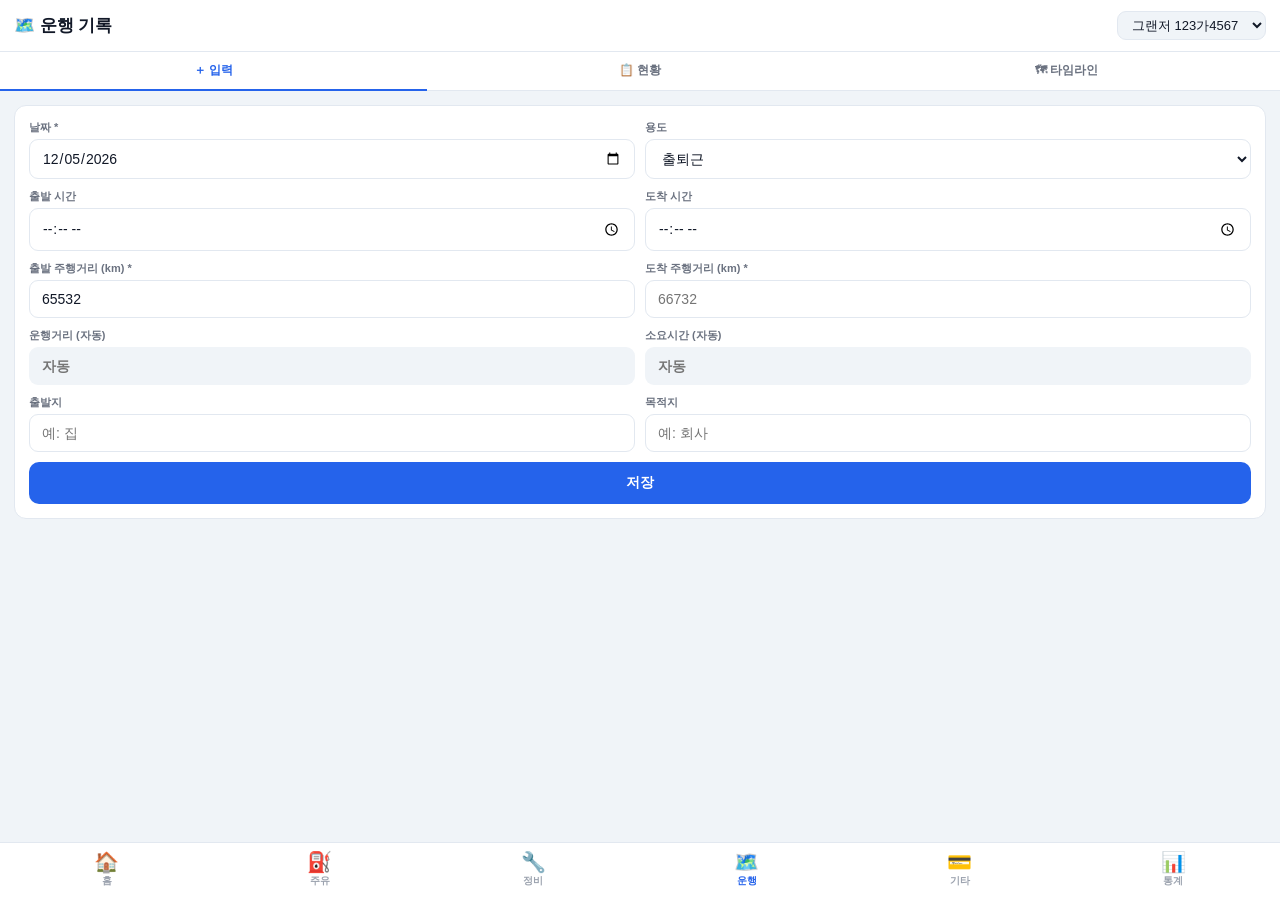
==== drive.html @ 9859d799 "스마트 차계부 v1.0 — 멀티페이지 구현 (주유/정비/운행/기타/통계/차량관리)" ====
<!DOCTYPE html>
<html lang="ko">
<head>
<meta charset="UTF-8">
<meta name="viewport" content="width=device-width,initial-scale=1,maximum-scale=1,user-scalable=no">
<title>운행 — 스마트 차계부</title>
<link rel="stylesheet" href="shared.css?v=1">
</head>
<body>
<div class="page">

  <header class="hdr">
    <span class="hdr-t">🗺️ 운행 기록</span>
    <select class="v-sel-light" id="vsel" onchange="onVehicleChange('vsel')"></select>
  </header>

  <div class="segtabs">
    <button class="segtab on" onclick="switchTab('input',this)">＋ 입력</button>
    <button class="segtab" onclick="switchTab('list',this)">📋 현황</button>
    <button class="segtab" onclick="switchTab('tl',this)">🗺 타임라인</button>
  </div>

  <!-- 입력 -->
  <div class="body" id="pane-input">
    <div class="bp">
      <div class="m-card form">
        <div class="m-row">
          <div class="m-group">
            <label class="m-label">날짜 *</label>
            <input type="date" class="m-input" id="d_date">
          </div>
          <div class="m-group">
            <label class="m-label">용도</label>
            <select class="m-select" id="d_purpose">
              <option value="commute">출퇴근</option>
              <option value="business">업무</option>
              <option value="personal">개인</option>
              <option value="travel">여행</option>
              <option value="other">기타</option>
            </select>
          </div>
        </div>
        <div class="m-row">
          <div class="m-group">
            <label class="m-label">출발 시간</label>
            <input type="time" class="m-input" id="d_start_time" oninput="calcDrive()">
          </div>
          <div class="m-group">
            <label class="m-label">도착 시간</label>
            <input type="time" class="m-input" id="d_end_time" oninput="calcDrive()">
          </div>
        </div>
        <div class="m-row">
          <div class="m-group">
            <label class="m-label">출발 주행거리 (km) *</label>
            <input type="number" class="m-input" id="d_start_km" placeholder="66700" oninput="calcDrive()">
          </div>
          <div class="m-group">
            <label class="m-label">도착 주행거리 (km) *</label>
            <input type="number" class="m-input" id="d_end_km" placeholder="66732" oninput="calcDrive()">
          </div>
        </div>
        <div class="m-row">
          <div class="m-group">
            <label class="m-label">운행거리 (자동)</label>
            <input type="text" class="m-input auto" id="d_dist" readonly placeholder="자동">
          </div>
          <div class="m-group">
            <label class="m-label">소요시간 (자동)</label>
            <input type="text" class="m-input auto" id="d_duration" readonly placeholder="자동">
          </div>
        </div>
        <div class="m-row">
          <div class="m-group">
            <label class="m-label">출발지</label>
            <input type="text" class="m-input" id="d_from" placeholder="예: 집">
          </div>
          <div class="m-group">
            <label class="m-label">목적지</label>
            <input type="text" class="m-input" id="d_to" placeholder="예: 회사">
          </div>
        </div>
        <button class="m-btn primary" onclick="saveDrive()">저장</button>
      </div>
    </div>
  </div>

  <!-- 현황 -->
  <div class="body" id="pane-list" style="display:none">
    <div class="bp">
      <div class="m-card" id="driveStat"></div>
      <div class="group-lbl">운행 목록</div>
      <div style="display:flex;flex-direction:column;gap:7px" id="driveList"></div>
      <button class="m-btn outline" style="margin-top:4px;font-size:13px" onclick="exportBiz()">📄 업무운행 목록 출력 (경비처리용)</button>
      <div style="height:4px"></div>
    </div>
  </div>

  <!-- 타임라인 -->
  <div class="body" id="pane-tl" style="display:none">
    <div class="bp">
      <div class="m-card form">
        <div style="font-size:13px;font-weight:700;color:var(--green);margin-bottom:6px">🗺️ 구글 타임라인에서 가져오기</div>
        <div class="m-card alert-g" style="padding:12px">
          <div style="font-size:12px;font-weight:700;color:var(--green);margin-bottom:8px">📲 준비 방법</div>
          <div style="font-size:12px;color:var(--t1);line-height:1.8">
            1. Google Maps 앱 → 프로필 → 타임라인 → ⋮ → 내보내기<br>
            2. 또는 <b>takeout.google.com</b> → 위치 기록 → JSON<br>
            3. 아래에서 JSON 파일 선택
          </div>
        </div>
        <div class="tl-dropzone" id="tlDropzone"
             onclick="document.getElementById('tlFileInput').click()"
             ondragover="event.preventDefault();this.classList.add('drag')"
             ondragleave="this.classList.remove('drag')"
             ondrop="onTlDrop(event)">
          <input type="file" id="tlFileInput" accept=".json" style="display:none" onchange="onTlFile(event)">
          <div style="font-size:32px;margin-bottom:6px">📂</div>
          <div style="font-size:13px;font-weight:700;color:var(--green);margin-bottom:3px">JSON 파일 선택</div>
          <div style="font-size:11px;color:var(--t3)">클릭 또는 드래그&amp;드롭</div>
        </div>
        <div style="font-size:11px;color:var(--t3);text-align:center">🔒 서버로 전송되지 않습니다 (로컬 처리)</div>
      </div>

      <div id="tlResult" style="display:none">
        <div class="m-card form">
          <div style="font-size:13px;font-weight:700;color:var(--t2)" id="tlResultTitle">파싱 결과</div>
          <div class="m-row3" id="tlSummary"></div>
          <div style="display:flex;align-items:center;gap:8px;background:var(--bg);border-radius:8px;padding:8px 10px">
            <span style="font-size:12px;color:var(--t2);white-space:nowrap">용도 일괄</span>
            <select class="m-select" id="tlBulkPurpose" style="flex:1;padding:7px 10px;font-size:12px">
              <option value="commute">출퇴근</option>
              <option value="business">업무</option>
              <option value="personal">개인</option>
              <option value="travel">여행</option>
              <option value="other">기타</option>
            </select>
            <button class="m-btn sm green" onclick="applyBulkPurpose()">적용</button>
            <button class="m-btn sm outline" onclick="toggleSelectAll()" id="selAllBtn">전체선택</button>
          </div>
          <div id="tlItemList" style="max-height:360px;overflow-y:auto;display:flex;flex-direction:column;gap:6px"></div>
          <button class="m-btn green" id="tlImportBtn" onclick="importTimeline()">선택한 항목 운행 기록으로 등록</button>
        </div>
      </div>
    </div>
  </div>

  <nav class="tabbar" id="tabbar"></nav>
</div>

<script src="data.js?v=1"></script>
<script src="nav.js?v=1"></script>
<script>
renderTabBar('drive');
renderVehicleSelect('vsel');
setToday('d_date');
fillLastKm();

function fillLastKm() {
  const dr = getRecs('drive');
  if (dr.length && dr[0].endKm) { document.getElementById('d_start_km').value = dr[0].endKm; return; }
  const fu = getRecs('fuel');
  if (fu.length && fu[0].mileage) document.getElementById('d_start_km').value = fu[0].mileage;
}

function switchTab(id, el) {
  document.querySelectorAll('.segtab').forEach(b => b.classList.remove('on'));
  el.classList.add('on');
  ['input','list','tl'].forEach(p => {
    document.getElementById('pane-'+p).style.display = p === id ? '' : 'none';
  });
  if (id === 'list') renderList();
}

function calcDrive() {
  const s = +document.getElementById('d_start_km').value;
  const e = +document.getElementById('d_end_km').value;
  document.getElementById('d_dist').value = (s && e && e > s) ? (e-s).toFixed(1) + ' km' : '';
  const st = document.getElementById('d_start_time').value;
  const et = document.getElementById('d_end_time').value;
  if (st && et) {
    const diff = (new Date('1970-01-01T'+et) - new Date('1970-01-01T'+st)) / 60000;
    if (diff > 0) {
      const h = Math.floor(diff/60), m = diff % 60;
      document.getElementById('d_duration').value = h ? `${h}시간 ${m}분` : `${m}분`;
    } else {
      document.getElementById('d_duration').value = '';
    }
  }
}

function saveDrive() {
  const date   = document.getElementById('d_date').value;
  const sKm    = +document.getElementById('d_start_km').value;
  const eKm    = +document.getElementById('d_end_km').value;
  if (!date || !sKm || !eKm || eKm <= sKm) {
    toast('날짜와 출발·도착 주행거리(도착>출발)를 입력해주세요');
    return;
  }
  addRec({
    id: DB.uid(), type:'drive',
    date, startKm:sKm, endKm:eKm, dist:eKm-sKm,
    startTime: document.getElementById('d_start_time').value,
    endTime:   document.getElementById('d_end_time').value,
    from:      document.getElementById('d_from').value.trim(),
    to:        document.getElementById('d_to').value.trim(),
    purpose:   document.getElementById('d_purpose').value,
    source:    'manual'
  });
  updateVehicleMileage(eKm);
  ['d_end_km','d_dist','d_duration','d_from','d_to','d_start_time','d_end_time'].forEach(id => document.getElementById(id).value = '');
  document.getElementById('d_start_km').value = eKm;
  toast('운행 기록이 저장됐습니다 ✓');
  switchTab('list', document.querySelectorAll('.segtab')[1]);
}

function renderList() {
  const recs = getRecs('drive');
  const mon  = new Date(); mon.setDate(1); mon.setHours(0,0,0,0);
  const md   = recs.filter(r => new Date(r.date) >= mon).reduce((s,r) => s+(r.dist||0), 0);
  const bd   = recs.filter(r => r.purpose === 'business').reduce((s,r) => s+(r.dist||0), 0);

  document.getElementById('driveStat').innerHTML = `
    <div class="m-row3" style="text-align:center">
      <div>
        <div class="d-label">이번달 운행</div>
        <div class="d-value d-sky" style="font-size:17px">${md.toFixed(0)}</div>
        <div class="d-unit">km</div>
      </div>
      <div>
        <div class="d-label">업무 운행</div>
        <div class="d-value d-blue" style="font-size:17px">${bd.toFixed(0)}</div>
        <div class="d-unit">km</div>
      </div>
      <div>
        <div class="d-label">총 건수</div>
        <div class="d-value" style="font-size:17px;color:var(--t2)">${recs.length}</div>
        <div class="d-unit">건</div>
      </div>
    </div>`;

  const list = document.getElementById('driveList');
  if (!recs.length) {
    list.innerHTML = `<div class="empty"><span class="empty-ic">🗺️</span><div class="empty-t">운행 기록이 없습니다</div></div>`;
    return;
  }
  const badgeCls = { commute:'b-commute', business:'b-biz', personal:'b-other', travel:'b-other', other:'b-other' };
  list.innerHTML = recs.map(r => `
    <div class="rec-row">
      <span class="rec-badge ${badgeCls[r.purpose]||'b-other'}">${PURPOSE_LABEL[r.purpose]||r.purpose}${r.source==='timeline'?' 🗺':''}</span>
      <div class="rec-main">
        <div class="rec-title">${r.from&&r.to ? r.from+'→'+r.to : '운행'}</div>
        <div class="rec-sub">${r.date} · ${(r.dist||0).toFixed(1)}km${r.startTime?' · '+r.startTime:''}${r.endTime?'~'+r.endTime:''}</div>
      </div>
      <span class="rec-del" onclick="confirmDel('이 운행 기록을 삭제할까요?', ()=>{delRec('${r.id}');renderList();toast('삭제됐습니다');})">🗑</span>
    </div>`).join('');
}

function exportBiz() {
  const recs = getRecs('drive').filter(r => r.purpose === 'business');
  if (!recs.length) { toast('업무 운행 기록이 없습니다'); return; }
  let csv = '날짜,출발지,목적지,거리(km),출발시간,도착시간\n';
  recs.forEach(r => { csv += `${r.date},${r.from||''},${r.to||''},${(r.dist||0).toFixed(1)},${r.startTime||''},${r.endTime||''}\n`; });
  const a = document.createElement('a');
  a.href = 'data:text/csv;charset=utf-8,﻿' + encodeURIComponent(csv);
  a.download = '업무운행_' + new Date().toISOString().slice(0,10) + '.csv';
  a.click();
}

/* ── 타임라인 임포트 ── */
let tlItems = [];
const GAS_KW = ['주유소','주유','GS칼텍스','SK에너지','S-OIL','현대오일','오일뱅크','에쓰오일','알뜰주유'];
const REP_KW = ['블루핸즈','오토큐','타이어뱅크','타이어킹','정비소','자동차정비'];

function onTlDrop(e) {
  e.preventDefault();
  document.getElementById('tlDropzone').classList.remove('drag');
  const f = e.dataTransfer.files[0];
  if (f) parseTl(f);
}
function onTlFile(e) { const f = e.target.files[0]; if (f) parseTl(f); }

function parseTl(file) {
  document.getElementById('tlResult').style.display = 'block';
  document.getElementById('tlItemList').innerHTML = '<div style="text-align:center;padding:20px;color:var(--t2)">파싱 중...</div>';
  document.getElementById('tlSummary').innerHTML = '';
  const r = new FileReader();
  r.onload = e => {
    try { processTl(JSON.parse(e.target.result)); }
    catch(err) { document.getElementById('tlItemList').innerHTML = `<div style="color:var(--red);padding:16px;font-size:13px">파싱 오류: ${err.message}</div>`; }
  };
  r.readAsText(file, 'utf-8');
}

function processTl(json) {
  const objs = json.timelineObjects || json.semanticSegments || [];
  const existing = getRecs('drive');
  tlItems = []; let gas = 0, dup = 0;
  objs.forEach(obj => {
    const seg = obj.activitySegment || obj.activity;
    if (seg) {
      const at = seg.activityType || seg.topCandidate?.type || '';
      if (!['IN_PASSENGER_VEHICLE','MOTORCYCLING','IN_VEHICLE'].includes(at)) return;
      const dur = seg.duration || {};
      const s = new Date(dur.startTimestamp || dur.startTime || 0);
      const e = new Date(dur.endTimestamp   || dur.endTime   || 0);
      if (isNaN(s.getTime())) return;
      const ks = new Date(s.getTime() + 9*3600000);
      const ke = new Date(e.getTime() + 9*3600000);
      const date = ks.toISOString().slice(0,10);
      const st = ks.toTimeString().slice(0,5), et = ke.toTimeString().slice(0,5);
      const dist = seg.distance ? seg.distance/1000 : 0;
      const isDup = existing.some(r => r.date===date && Math.abs((r.dist||0)-dist) < dist*.1);
      if (isDup) dup++;
      tlItems.push({ _id:DB.uid(), date, startTime:st, endTime:et, dist:+dist.toFixed(2), purpose:'personal', isGas:false, isDup });
    }
    const pl = obj.placeVisit;
    if (pl) {
      const nm = pl.location?.name || pl.location?.address || '';
      const isGas = GAS_KW.some(k => nm.includes(k));
      const isRep = REP_KW.some(k => nm.includes(k));
      if (!isGas && !isRep) return;
      const dur = pl.duration || {};
      const vt = new Date(dur.startTimestamp || dur.startTime || 0);
      if (isNaN(vt.getTime())) return;
      const kv = new Date(vt.getTime() + 9*3600000);
      tlItems.push({ _id:DB.uid(), date:kv.toISOString().slice(0,10), startTime:kv.toTimeString().slice(0,5), endTime:'', dist:0, purpose:'personal', isGas, isDup:false, placeName:nm });
      if (isGas) gas++;
    }
  });
  tlItems.sort((a,b) => b.date.localeCompare(a.date));
  const drives = tlItems.filter(t => !t.isGas);
  document.getElementById('tlResultTitle').textContent = `파싱 결과 — ${tlItems.length}건 발견`;
  document.getElementById('tlSummary').innerHTML = `
    <div style="background:rgba(22,163,74,.08);border:1px solid #bbf7d0;border-radius:10px;padding:12px;text-align:center">
      <div style="font-size:10px;color:var(--green)">자동차 이동</div>
      <div style="font-size:22px;font-weight:800;color:var(--green)">${drives.length}</div>
      <div style="font-size:10px;color:var(--t3)">건</div>
    </div>
    <div style="background:rgba(217,119,6,.08);border:1px solid #fde68a;border-radius:10px;padding:12px;text-align:center">
      <div style="font-size:10px;color:var(--orange)">주유소 방문</div>
      <div style="font-size:22px;font-weight:800;color:var(--orange)">${gas}</div>
      <div style="font-size:10px;color:var(--t3)">건</div>
    </div>
    <div style="background:rgba(220,38,38,.08);border:1px solid #fecaca;border-radius:10px;padding:12px;text-align:center">
      <div style="font-size:10px;color:var(--red)">중복 감지</div>
      <div style="font-size:22px;font-weight:800;color:var(--red)">${dup}</div>
      <div style="font-size:10px;color:var(--t3)">건</div>
    </div>`;
  if (!tlItems.length) {
    document.getElementById('tlItemList').innerHTML = '<div style="padding:20px;text-align:center;font-size:13px;color:var(--t3)">자동차 이동 기록을 찾지 못했습니다.</div>';
    return;
  }
  renderTlItems();
}

const PO = s => Object.entries(PURPOSE_LABEL).map(([v,l]) => `<option value="${v}"${v===s?' selected':''}>${l}</option>`).join('');

function renderTlItems() {
  document.getElementById('tlItemList').innerHTML = tlItems.map((t,i) => {
    const dup = t.isDup ? `<span style="font-size:10px;padding:2px 6px;border-radius:6px;background:#fecaca;color:#b91c1c;font-weight:700">⚠️ 중복</span>` : '';
    const gas = t.isGas ? `<span style="font-size:10px;padding:2px 6px;border-radius:6px;background:#fde68a;color:#92400e;font-weight:700">⛽ 주유소</span>` : '';
    const bg  = t.isGas ? 'rgba(217,119,6,.06)' : t.isDup ? 'rgba(220,38,38,.05)' : 'var(--card)';
    const info = t.isGas
      ? `${t.date} · ${t.placeName||'주유소'} · ${t.startTime}`
      : `${t.date} · ${t.dist.toFixed(1)}km · ${t.startTime}~${t.endTime}`;
    return `<div style="display:flex;align-items:center;gap:8px;background:${bg};border:1.5px solid var(--bdr);border-radius:10px;padding:10px 12px">
      <input type="checkbox" class="tl-chk" data-i="${i}"${(!t.isDup)?'checked':''} style="width:16px;height:16px;accent-color:var(--green);flex-shrink:0">
      <div style="flex:1;min-width:0">
        <div style="font-size:12px;font-weight:600;color:var(--t1);display:flex;gap:5px;align-items:center;flex-wrap:wrap">${info}${dup}${gas}</div>
      </div>
      ${!t.isGas ? `<select style="padding:5px 8px;font-size:11px;border:1.5px solid var(--bdr);border-radius:7px;background:var(--bg);color:var(--t1)" data-i="${i}" onchange="tlItems[this.dataset.i].purpose=this.value">${PO(t.purpose)}</select>` : ''}
    </div>`;
  }).join('');
  updateTlBtn();
  document.addEventListener('change', e => { if (e.target.classList.contains('tl-chk')) updateTlBtn(); }, { once:false });
}

let _selAll = true;
function toggleSelectAll() {
  document.querySelectorAll('.tl-chk').forEach(c => c.checked = _selAll);
  _selAll = !_selAll;
  document.getElementById('selAllBtn').textContent = _selAll ? '전체선택' : '전체해제';
  updateTlBtn();
}
function updateTlBtn() {
  const n = document.querySelectorAll('.tl-chk:checked').length;
  document.getElementById('tlImportBtn').textContent = `선택한 ${n}건 운행 기록으로 등록`;
}
function applyBulkPurpose() {
  const p = document.getElementById('tlBulkPurpose').value;
  tlItems.forEach(t => { if (!t.isGas) t.purpose = p; });
  document.querySelectorAll('#tlItemList select').forEach(s => { if (s.dataset.i) { const t = tlItems[+s.dataset.i]; if (!t.isGas) s.value = p; } });
}

function importTimeline() {
  const checked = [...document.querySelectorAll('.tl-chk:checked')];
  if (!checked.length) { toast('선택된 항목이 없습니다'); return; }
  let dc = 0, gc = 0;
  checked.forEach(c => {
    const t = tlItems[+c.dataset.i];
    addRec({ id:t._id||DB.uid(), type:'drive', date:t.date, startKm:0, endKm:0, dist:t.isGas?0:t.dist, startTime:t.startTime, endTime:t.endTime, from:t.isGas?t.placeName||'주유소':'', to:'', purpose:t.isGas?'personal':t.purpose, source:'timeline' });
    t.isGas ? gc++ : dc++;
  });
  toast(`등록 완료! 운행 ${dc}건, 주유소 ${gc}건`);
  document.getElementById('tlResult').style.display = 'none';
  document.getElementById('tlFileInput').value = '';
  tlItems = [];
  switchTab('list', document.querySelectorAll('.segtab')[1]);
}

function render() {
  renderVehicleSelect('vsel');
  const activeTab = document.querySelector('.segtab.on');
  if (activeTab && activeTab.textContent.includes('현황')) renderList();
}
</script>
</body>
</html>
---- shared.css ----
:root {
  --bg:      #f0f4f8;
  --card:    #ffffff;
  --card2:   #f8f9fb;
  --bdr:     #e2e8f0;
  --bdr2:    #edf0f4;
  --blue:    #2563eb;
  --blue-dk: #1d4ed8;
  --blue-lt: rgba(37,99,235,.1);
  --green:   #16a34a;
  --grn-lt:  rgba(22,163,74,.1);
  --orange:  #d97706;
  --amb-lt:  rgba(217,119,6,.1);
  --red:     #dc2626;
  --red-lt:  rgba(220,38,38,.1);
  --purple:  #7c3aed;
  --pur-lt:  rgba(124,58,237,.1);
  --sky:     #0ea5e9;
  --sky-lt:  rgba(14,165,233,.1);
  --gray:    #64748b;
  --text:    #1e293b;
  --surface: #ffffff;
  --radius:  12px;
  --t1:      #111827;
  --t2:      #6b7280;
  --t3:      #9ca3af;
  --tab-h:   58px;
  --hdr-h:   52px;
}

@media (prefers-color-scheme: dark) {
  :root {
    --bg:    #0f172a;
    --card:  #1e293b;
    --card2: #263347;
    --bdr:   #334155;
    --bdr2:  #2d3f55;
    --t1:    #f1f5f9;
    --t2:    #94a3b8;
    --t3:    #64748b;
    --text:  #f1f5f9;
    --surface: #1e293b;
  }
}

*,*::before,*::after { margin:0; padding:0; box-sizing:border-box; -webkit-tap-highlight-color:transparent; }
html,body { height:100%; background:var(--bg); color:var(--t1); font-family:-apple-system,'Apple SD Gothic Neo','Noto Sans KR',sans-serif; overflow:hidden; }

/* PAGE */
.page { position:fixed; inset:0; display:flex; flex-direction:column; background:var(--bg); animation:fadeIn .18s ease; }
@keyframes fadeIn { from{opacity:0} to{opacity:1} }

/* HEADER */
.hdr { height:var(--hdr-h); flex-shrink:0; background:var(--card); border-bottom:1px solid var(--bdr); display:flex; align-items:center; padding:0 14px; gap:8px; }
.hdr-t { font-size:17px; font-weight:700; flex:1; }
.hdr-back { width:44px; height:44px; border-radius:50%; background:var(--bg); border:none; display:flex; align-items:center; justify-content:center; font-size:18px; cursor:pointer; flex-shrink:0; touch-action:manipulation; color:var(--t1); }
.hdr-btn { min-height:36px; padding:0 16px; border-radius:9px; background:var(--blue); border:none; color:#fff; font-size:13px; font-weight:700; cursor:pointer; touch-action:manipulation; }
.hdr-icon { width:44px; height:44px; border-radius:50%; background:none; border:none; display:flex; align-items:center; justify-content:center; font-size:18px; cursor:pointer; touch-action:manipulation; }

/* BODY */
.body { flex:1; overflow-y:auto; -webkit-overflow-scrolling:touch; }
.bp { padding:14px; display:flex; flex-direction:column; gap:9px; }

/* SEARCH */
.srch-wrap { padding:10px 14px; background:var(--card); border-bottom:1px solid var(--bdr); }
.srch { width:100%; background:var(--bg); border:1.5px solid var(--bdr); border-radius:10px; padding:9px 13px; font-size:14px; color:var(--t1); outline:none; }
.srch:focus { border-color:var(--blue); }
.srch::placeholder { color:var(--t3); }

/* TAB BAR */
.tabbar { height:var(--tab-h); flex-shrink:0; background:var(--card); border-top:1.5px solid var(--bdr); display:flex; align-items:flex-start; padding-top:4px; }
.tbi { flex:1; display:flex; flex-direction:column; align-items:center; gap:2px; padding:5px 0; cursor:pointer; color:var(--t3); transition:color .12s; touch-action:manipulation; }
.tbi.on { color:var(--blue); }
.tbi .ic { font-size:20px; line-height:1; }
.tbi .lb { font-size:10px; font-weight:600; }
.tb-fab { flex:1; display:flex; flex-direction:column; align-items:center; cursor:pointer; margin-top:-14px; touch-action:manipulation; }
.fab-circle { width:52px; height:52px; border-radius:50%; background:var(--blue); border:3px solid var(--card); display:flex; align-items:center; justify-content:center; font-size:24px; box-shadow:0 4px 16px rgba(37,99,235,.35); color:#fff; }
.tb-fab .lb { font-size:10px; font-weight:600; color:var(--blue); margin-top:2px; }

/* MODAL */
.moverlay { position:fixed; inset:0; background:rgba(0,0,0,.45); z-index:200; display:none; align-items:flex-end; }
.moverlay.show { display:flex; }
.msheet { width:100%; background:var(--card); border-radius:20px 20px 0 0; padding:16px 20px 32px; max-height:88vh; overflow-y:auto; transform:translateY(100%); transition:transform .25s cubic-bezier(.4,0,.2,1); }
.moverlay.show .msheet { transform:translateY(0); }
.m-handle { width:40px; height:4px; background:var(--bdr); border-radius:2px; margin:0 auto 16px; }
.m-title { font-size:16px; font-weight:700; margin-bottom:16px; color:var(--t1); }
.m-body { display:flex; flex-direction:column; gap:12px; }
.m-btn-primary { width:100%; padding:14px; border-radius:12px; font-size:15px; font-weight:700; background:var(--blue); border:none; color:#fff; cursor:pointer; margin-top:4px; touch-action:manipulation; }

/* TOAST */
.toast { position:fixed; bottom:76px; left:50%; transform:translateX(-50%) translateY(6px); background:rgba(17,24,39,.88); color:#fff; padding:10px 20px; border-radius:20px; font-size:13px; font-weight:600; white-space:nowrap; z-index:999; opacity:0; transition:all .22s; pointer-events:none; }
.toast.show { opacity:1; transform:translateX(-50%) translateY(0); }

/* EMPTY */
.empty { display:flex; flex-direction:column; align-items:center; justify-content:center; padding:48px 18px; gap:10px; }
.empty-ic { font-size:48px; }
.empty-t { font-size:15px; font-weight:700; color:var(--t1); }
.empty-s { font-size:13px; color:var(--t2); text-align:center; }

/* SEG TABS (서브탭) */
.segtabs { display:flex; background:var(--card); border-bottom:1.5px solid var(--bdr); flex-shrink:0; }
.segtab { flex:1; padding:10px 4px; text-align:center; font-size:12px; font-weight:600; color:var(--t2); border:none; background:none; cursor:pointer; border-bottom:2px solid transparent; margin-bottom:-1px; touch-action:manipulation; }
.segtab.on { color:var(--blue); border-bottom-color:var(--blue); }

/* ── 차계부 전용 ── */

/* 폼 요소 */
.m-label { font-size:11px; color:var(--t2); margin-bottom:4px; display:block; font-weight:600; }
.m-input { background:var(--card); border:1.5px solid var(--bdr); border-radius:9px; padding:10px 12px; font-size:14px; color:var(--t1); width:100%; font-family:inherit; outline:none; transition:border-color .15s; }
.m-input:focus { border-color:var(--blue); }
.m-input[readonly].auto { background:var(--bg); border-color:transparent; color:var(--green); font-weight:700; }
.m-input.miss { border-color:var(--red) !important; }
.m-select { background:var(--card); border:1.5px solid var(--bdr); border-radius:9px; padding:10px 12px; font-size:14px; color:var(--t1); width:100%; font-family:inherit; cursor:pointer; outline:none; }
.m-select:focus { border-color:var(--blue); }
.m-btn { padding:12px; border-radius:10px; text-align:center; font-size:14px; font-weight:700; cursor:pointer; border:none; font-family:inherit; width:100%; touch-action:manipulation; transition:opacity .12s; }
.m-btn:active { opacity:.82; }
.m-btn.primary { background:var(--blue); color:#fff; }
.m-btn.outline { background:var(--card); border:1.5px solid var(--bdr); color:var(--t1); }
.m-btn.green { background:var(--green); color:#fff; }
.m-btn.sm { padding:6px 13px; font-size:12px; border-radius:8px; width:auto; display:inline-block; }
.m-row { display:grid; grid-template-columns:1fr 1fr; gap:10px; }
.m-row3 { display:grid; grid-template-columns:1fr 1fr 1fr; gap:8px; }
.m-group { display:flex; flex-direction:column; }

/* 카드 */
.m-card { background:var(--card); border:1.5px solid var(--bdr); border-radius:12px; padding:14px; }
.m-card.form { display:flex; flex-direction:column; gap:10px; }
.m-card.alert-o { border-color:#fde68a; background:rgba(217,119,6,.07); }
.m-card.alert-r { border-color:#fecaca; background:rgba(220,38,38,.06); }
.m-card.alert-g { border-color:#bbf7d0; background:rgba(22,163,74,.07); }

/* 대시보드 그리드 */
.dash-grid { display:grid; grid-template-columns:1fr 1fr; gap:10px; }
.dash-card { background:var(--card); border:1.5px solid var(--bdr); border-radius:12px; padding:14px 12px; text-align:center; }
.d-label { font-size:10px; color:var(--t3); margin-bottom:5px; font-weight:600; }
.d-value { font-size:20px; font-weight:800; line-height:1.1; }
.d-unit  { font-size:11px; color:var(--t3); margin-top:2px; }
.d-blue   { color:var(--blue); }
.d-orange { color:var(--orange); }
.d-purple { color:var(--purple); }
.d-sky    { color:var(--sky); }
.d-green  { color:var(--green); }
.d-red    { color:var(--red); }

/* 알림 */
.alert-item { display:flex; align-items:center; gap:10px; background:var(--card); border-radius:10px; padding:10px 13px; font-size:12px; border-left:3px solid; }
.alert-item.w { border-color:var(--orange); color:var(--orange); }
.alert-item.r { border-color:var(--red); color:var(--red); }
.alert-item.g { border-color:var(--green); color:var(--green); }
.alert-item.b { border-color:var(--blue); color:var(--blue); }

/* 기록 행 */
.rec-row { display:flex; align-items:center; gap:9px; padding:11px 12px; background:var(--card); border:1.5px solid var(--bdr); border-radius:11px; cursor:pointer; transition:background .12s; touch-action:manipulation; }
.rec-row:active { background:var(--card2); }
.rec-badge { font-size:10px; font-weight:700; padding:3px 8px; border-radius:10px; white-space:nowrap; flex-shrink:0; }
.b-fuel    { background:var(--blue-lt); color:var(--blue); }
.b-maint   { background:var(--amb-lt); color:var(--orange); }
.b-drive   { background:var(--sky-lt); color:var(--sky); }
.b-hipass  { background:var(--pur-lt); color:var(--purple); }
.b-ins     { background:var(--red-lt); color:var(--red); }
.b-other   { background:rgba(100,116,139,.1); color:var(--gray); }
.b-commute { background:var(--grn-lt); color:var(--green); }
.b-biz     { background:var(--blue-lt); color:var(--blue); }
.rec-main  { flex:1; min-width:0; }
.rec-title { font-size:13px; font-weight:600; white-space:nowrap; overflow:hidden; text-overflow:ellipsis; color:var(--t1); }
.rec-sub   { font-size:11px; color:var(--t2); margin-top:2px; }
.rec-amt   { font-size:13px; font-weight:700; color:var(--t1); white-space:nowrap; flex-shrink:0; }
.rec-del   { font-size:16px; color:var(--red); opacity:.45; padding:0 2px; cursor:pointer; flex-shrink:0; touch-action:manipulation; }
.rec-del:active { opacity:1; }

/* 하이패스 잔액 카드 */
.hipass-card { background:linear-gradient(135deg,#1e40af,#0369a1); color:#fff; border-radius:14px; padding:16px; display:flex; justify-content:space-between; align-items:center; }
.hb-label { font-size:11px; opacity:.8; margin-bottom:4px; }
.hb-amount { font-size:22px; font-weight:800; }

/* 미니 연비 차트 */
.mini-chart { display:flex; align-items:flex-end; gap:5px; height:52px; padding:0 2px; }
.mini-bar { flex:1; border-radius:4px 4px 0 0; min-height:4px; transition:height .3s; }
.chart-labels { display:flex; gap:5px; padding:0 2px; margin-top:4px; }
.chart-label { flex:1; text-align:center; font-size:9px; color:var(--t3); }

/* 임박 정비 */
.upcoming-item { display:flex; align-items:center; gap:10px; border-radius:10px; padding:10px 12px; }
.upcoming-item.danger { background:rgba(220,38,38,.08); border:1px solid #fecaca; }
.upcoming-item.warn   { background:rgba(217,119,6,.08);  border:1px solid #fde68a; }
.upcoming-item.ok     { background:rgba(22,163,74,.08);  border:1px solid #bbf7d0; }
.d-badge { font-size:11px; font-weight:700; padding:3px 9px; border-radius:10px; white-space:nowrap; flex-shrink:0; }
.d-badge.danger { background:#fecaca; color:#b91c1c; }
.d-badge.warn   { background:#fde68a; color:#92400e; }
.d-badge.ok     { background:#bbf7d0; color:#14532d; }

/* 차량 행 */
.vehicle-row { display:flex; align-items:center; gap:12px; background:var(--card); border:1.5px solid var(--bdr); border-radius:12px; padding:13px; cursor:pointer; touch-action:manipulation; transition:background .12s; }
.vehicle-row:active { background:var(--card2); }
.vehicle-row.active-v { border-color:var(--blue); background:var(--blue-lt); }
.v-icon { font-size:24px; }
.v-info { flex:1; }
.v-name { font-size:15px; font-weight:700; color:var(--t1); }
.v-plate { font-size:12px; color:var(--t2); margin-top:2px; }
.v-arrow { color:var(--t3); font-size:16px; }

/* 통계 차트 */
.chart-wrap { background:var(--card); border:1.5px solid var(--bdr); border-radius:12px; padding:14px; }
.chart-title { font-size:12px; font-weight:700; color:var(--t2); margin-bottom:10px; }

/* KPI 카드 */
.kpi-grid { display:grid; grid-template-columns:1fr 1fr 1fr; gap:8px; }
.kpi-card { background:var(--card); border:1.5px solid var(--bdr); border-radius:10px; padding:12px 8px; text-align:center; }
.kpi-label { font-size:10px; color:var(--t3); margin-bottom:4px; font-weight:600; }
.kpi-value { font-size:16px; font-weight:800; }

/* 기간 필터 */
.period-filter { display:flex; gap:6px; padding:10px 14px; background:var(--card); border-bottom:1px solid var(--bdr); overflow-x:auto; scrollbar-width:none; flex-shrink:0; }
.period-filter::-webkit-scrollbar { display:none; }
.pf-btn { flex-shrink:0; padding:6px 14px; border-radius:20px; font-size:12px; font-weight:600; background:var(--bg); border:1.5px solid var(--bdr); color:var(--t2); cursor:pointer; touch-action:manipulation; }
.pf-btn.on { background:var(--blue); color:#fff; border-color:var(--blue); }

/* 그룹 라벨 */
.group-lbl { font-size:11px; font-weight:700; color:var(--t3); padding:4px 2px 6px; letter-spacing:.4px; }

/* 로딩 */
.ld { display:none; position:fixed; inset:0; background:rgba(255,255,255,.8); z-index:300; align-items:center; justify-content:center; }
.ld.show { display:flex; }
.spinner { width:40px; height:40px; border:4px solid var(--bdr); border-top-color:var(--blue); border-radius:50%; animation:spin 1s linear infinite; }
@keyframes spin { to{transform:rotate(360deg)} }

/* 삭제 확인 모달 */
.del-modal { position:fixed; inset:0; background:rgba(0,0,0,.45); z-index:300; display:none; align-items:center; justify-content:center; padding:20px; }
.del-modal.show { display:flex; }
.del-box { background:var(--card); border-radius:16px; padding:24px 20px; width:100%; max-width:320px; text-align:center; }
.del-title { font-size:16px; font-weight:700; margin-bottom:8px; color:var(--t1); }
.del-sub { font-size:13px; color:var(--t2); margin-bottom:20px; }
.del-actions { display:flex; gap:10px; }
.del-cancel { flex:1; padding:12px; border-radius:10px; background:var(--bg); border:1.5px solid var(--bdr); color:var(--t2); font-size:14px; font-weight:700; cursor:pointer; }
.del-confirm { flex:1; padding:12px; border-radius:10px; background:var(--red); border:none; color:#fff; font-size:14px; font-weight:700; cursor:pointer; }

/* 차량 select (헤더용) */
.v-sel { background:rgba(255,255,255,.15); border:1.5px solid rgba(255,255,255,.3); border-radius:9px; padding:5px 10px; font-size:13px; color:var(--t1); font-family:inherit; cursor:pointer; outline:none; max-width:140px; }
.v-sel option { color:var(--text); background:var(--card); }

/* 헤더 흰 배경용 차량 셀렉트 */
.v-sel-light { background:var(--bg); border:1.5px solid var(--bdr); border-radius:9px; padding:5px 10px; font-size:13px; color:var(--t1); font-family:inherit; cursor:pointer; outline:none; max-width:150px; }

/* 타임라인 임포트 */
.tl-dropzone { border:2px dashed #bbf7d0; border-radius:12px; padding:24px; text-align:center; background:rgba(22,163,74,.06); cursor:pointer; }
.tl-dropzone.drag { border-color:var(--green); background:rgba(22,163,74,.12); }
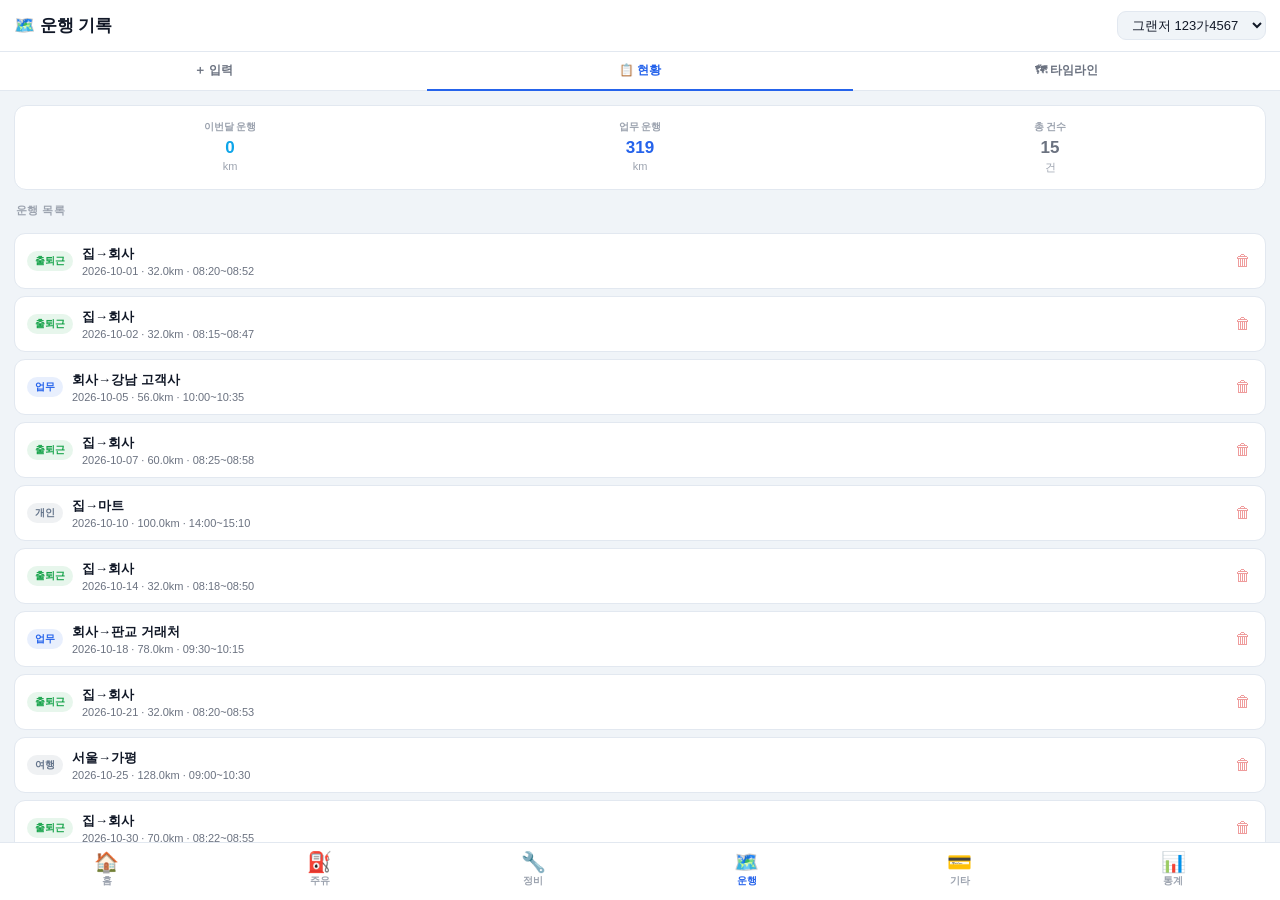
==== commit 82c7b59a: "주유/정비/운행 — 현황 먼저 표시로 변경" ====
--- a/drive.html
+++ b/drive.html
@@ -15,13 +15,13 @@
   </header>
 
   <div class="segtabs">
-    <button class="segtab on" onclick="switchTab('input',this)">＋ 입력</button>
-    <button class="segtab" onclick="switchTab('list',this)">📋 현황</button>
+    <button class="segtab" onclick="switchTab('input',this)">＋ 입력</button>
+    <button class="segtab on" onclick="switchTab('list',this)">📋 현황</button>
     <button class="segtab" onclick="switchTab('tl',this)">🗺 타임라인</button>
   </div>
 
   <!-- 입력 -->
-  <div class="body" id="pane-input">
+  <div class="body" id="pane-input" style="display:none">
     <div class="bp">
       <div class="m-card form">
         <div class="m-row">
@@ -86,7 +86,7 @@
   </div>
 
   <!-- 현황 -->
-  <div class="body" id="pane-list" style="display:none">
+  <div class="body" id="pane-list">
     <div class="bp">
       <div class="m-card" id="driveStat"></div>
       <div class="group-lbl">운행 목록</div>
@@ -155,6 +155,7 @@
 renderVehicleSelect('vsel');
 setToday('d_date');
 fillLastKm();
+renderList();
 
 function fillLastKm() {
   const dr = getRecs('drive');
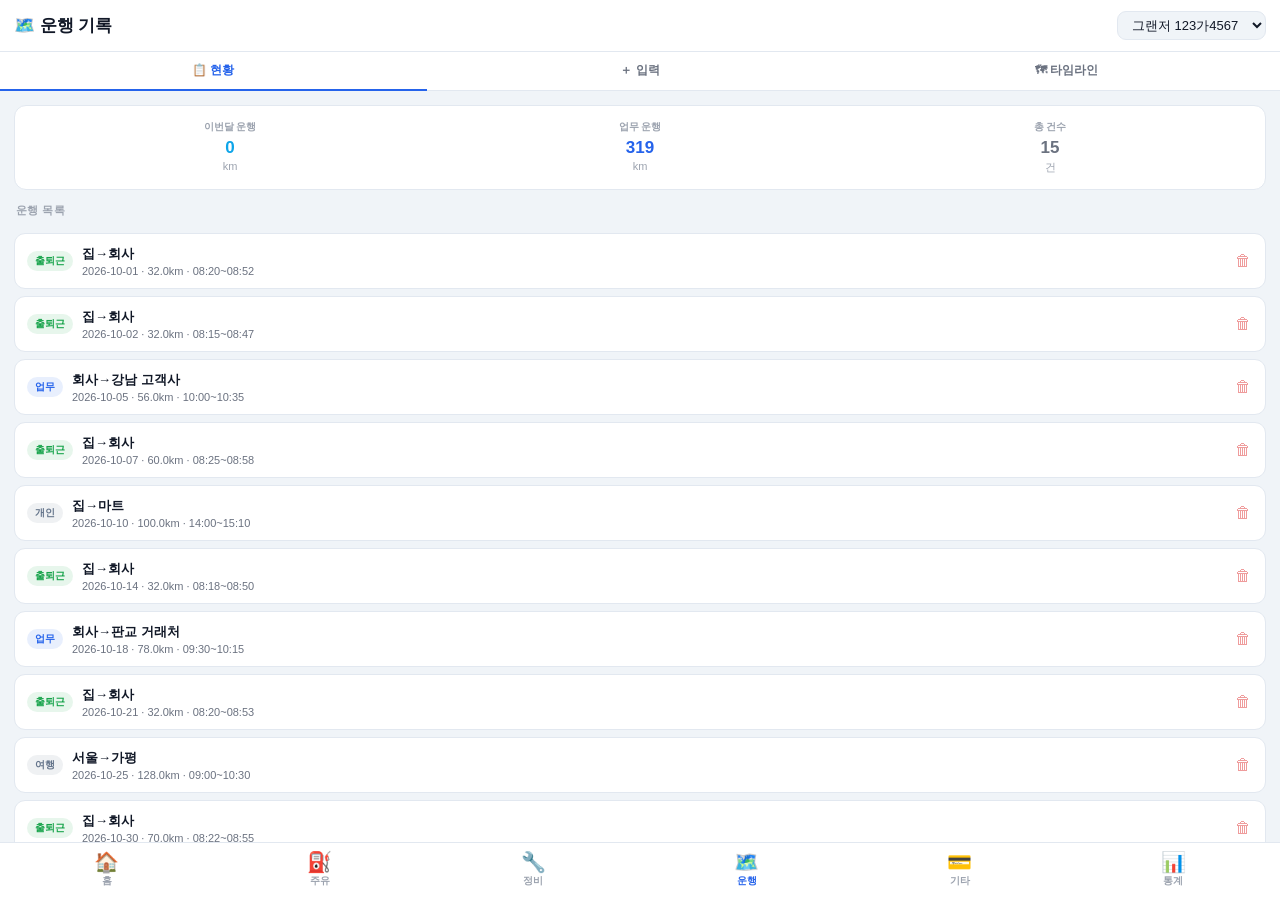
==== commit 3f8e7bb8: "탭 순서 변경 — 현황 먼저, 입력 나중" ====
--- a/drive.html
+++ b/drive.html
@@ -15,8 +15,8 @@
   </header>
 
   <div class="segtabs">
+    <button class="segtab on" onclick="switchTab('list',this)">📋 현황</button>
     <button class="segtab" onclick="switchTab('input',this)">＋ 입력</button>
-    <button class="segtab on" onclick="switchTab('list',this)">📋 현황</button>
     <button class="segtab" onclick="switchTab('tl',this)">🗺 타임라인</button>
   </div>
 
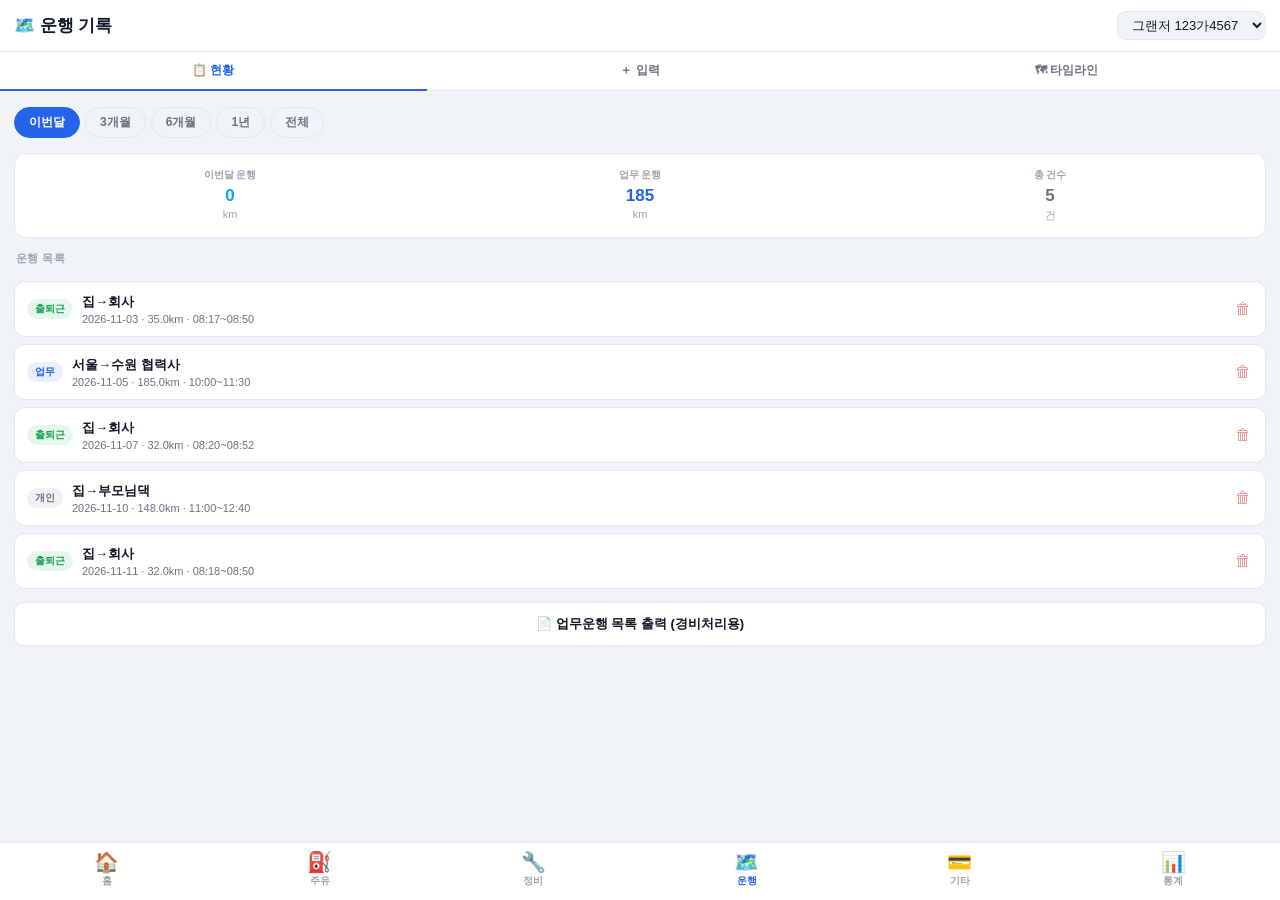
==== commit a32e69ef: "주유/정비/운행 현황에 기간 필터 추가 (이번달/3개월/6개월/1년/전체)" ====
--- a/drive.html
+++ b/drive.html
@@ -88,6 +88,13 @@
   <!-- 현황 -->
   <div class="body" id="pane-list">
     <div class="bp">
+      <div style="display:flex;gap:5px;flex-wrap:wrap;padding:2px 0 6px;">
+        <button class="pf-btn on" onclick="setPeriod(1,this)">이번달</button>
+        <button class="pf-btn" onclick="setPeriod(3,this)">3개월</button>
+        <button class="pf-btn" onclick="setPeriod(6,this)">6개월</button>
+        <button class="pf-btn" onclick="setPeriod(12,this)">1년</button>
+        <button class="pf-btn" onclick="setPeriod(0,this)">전체</button>
+      </div>
       <div class="m-card" id="driveStat"></div>
       <div class="group-lbl">운행 목록</div>
       <div style="display:flex;flex-direction:column;gap:7px" id="driveList"></div>
@@ -155,6 +162,21 @@
 renderVehicleSelect('vsel');
 setToday('d_date');
 fillLastKm();
+
+let _driveMonths = 1;
+function setPeriod(mo, el) {
+  _driveMonths = mo;
+  document.querySelectorAll('.pf-btn').forEach(b => b.classList.remove('on'));
+  el.classList.add('on');
+  renderList();
+}
+function _filtered() {
+  const recs = getRecs('drive');
+  if (!_driveMonths) return recs;
+  const c = new Date(); c.setMonth(c.getMonth() - _driveMonths); c.setDate(1); c.setHours(0,0,0,0);
+  return recs.filter(r => new Date(r.date) >= c);
+}
+
 renderList();
 
 function fillLastKm() {
@@ -216,7 +238,7 @@
 }
 
 function renderList() {
-  const recs = getRecs('drive');
+  const recs = _filtered();
   const mon  = new Date(); mon.setDate(1); mon.setHours(0,0,0,0);
   const md   = recs.filter(r => new Date(r.date) >= mon).reduce((s,r) => s+(r.dist||0), 0);
   const bd   = recs.filter(r => r.purpose === 'business').reduce((s,r) => s+(r.dist||0), 0);
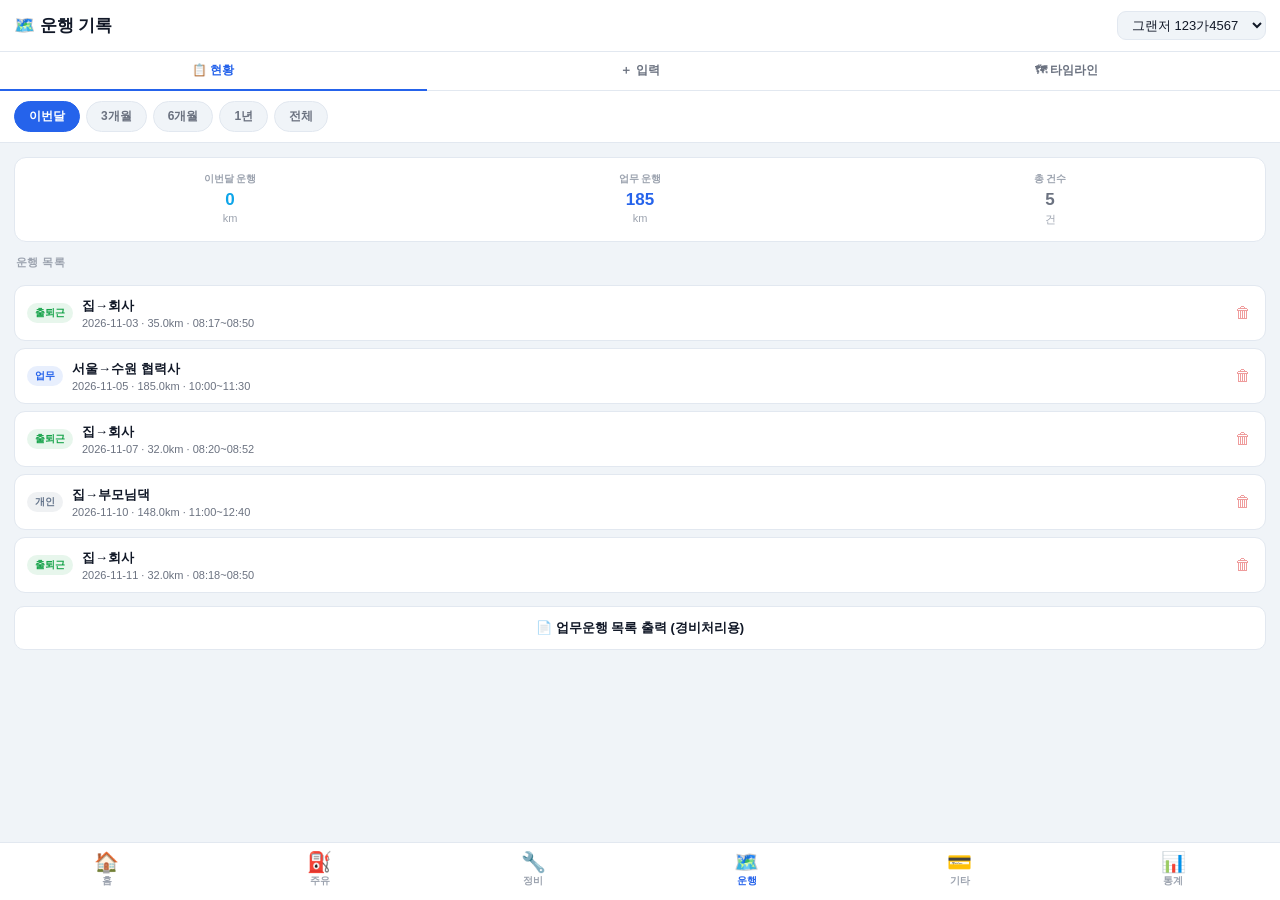
==== commit d89e95bf: "기간 필터 위치 수정 — segtabs 바로 아래 고정 표시" ====
--- a/drive.html
+++ b/drive.html
@@ -19,6 +19,13 @@
     <button class="segtab" onclick="switchTab('input',this)">＋ 입력</button>
     <button class="segtab" onclick="switchTab('tl',this)">🗺 타임라인</button>
   </div>
+  <div class="period-filter" id="periodBar">
+    <button class="pf-btn on" onclick="setPeriod(1,this)">이번달</button>
+    <button class="pf-btn" onclick="setPeriod(3,this)">3개월</button>
+    <button class="pf-btn" onclick="setPeriod(6,this)">6개월</button>
+    <button class="pf-btn" onclick="setPeriod(12,this)">1년</button>
+    <button class="pf-btn" onclick="setPeriod(0,this)">전체</button>
+  </div>
 
   <!-- 입력 -->
   <div class="body" id="pane-input" style="display:none">
@@ -88,13 +95,6 @@
   <!-- 현황 -->
   <div class="body" id="pane-list">
     <div class="bp">
-      <div style="display:flex;gap:5px;flex-wrap:wrap;padding:2px 0 6px;">
-        <button class="pf-btn on" onclick="setPeriod(1,this)">이번달</button>
-        <button class="pf-btn" onclick="setPeriod(3,this)">3개월</button>
-        <button class="pf-btn" onclick="setPeriod(6,this)">6개월</button>
-        <button class="pf-btn" onclick="setPeriod(12,this)">1년</button>
-        <button class="pf-btn" onclick="setPeriod(0,this)">전체</button>
-      </div>
       <div class="m-card" id="driveStat"></div>
       <div class="group-lbl">운행 목록</div>
       <div style="display:flex;flex-direction:column;gap:7px" id="driveList"></div>
@@ -192,6 +192,7 @@
   ['input','list','tl'].forEach(p => {
     document.getElementById('pane-'+p).style.display = p === id ? '' : 'none';
   });
+  document.getElementById('periodBar').style.display = id === 'list' ? '' : 'none';
   if (id === 'list') renderList();
 }
 
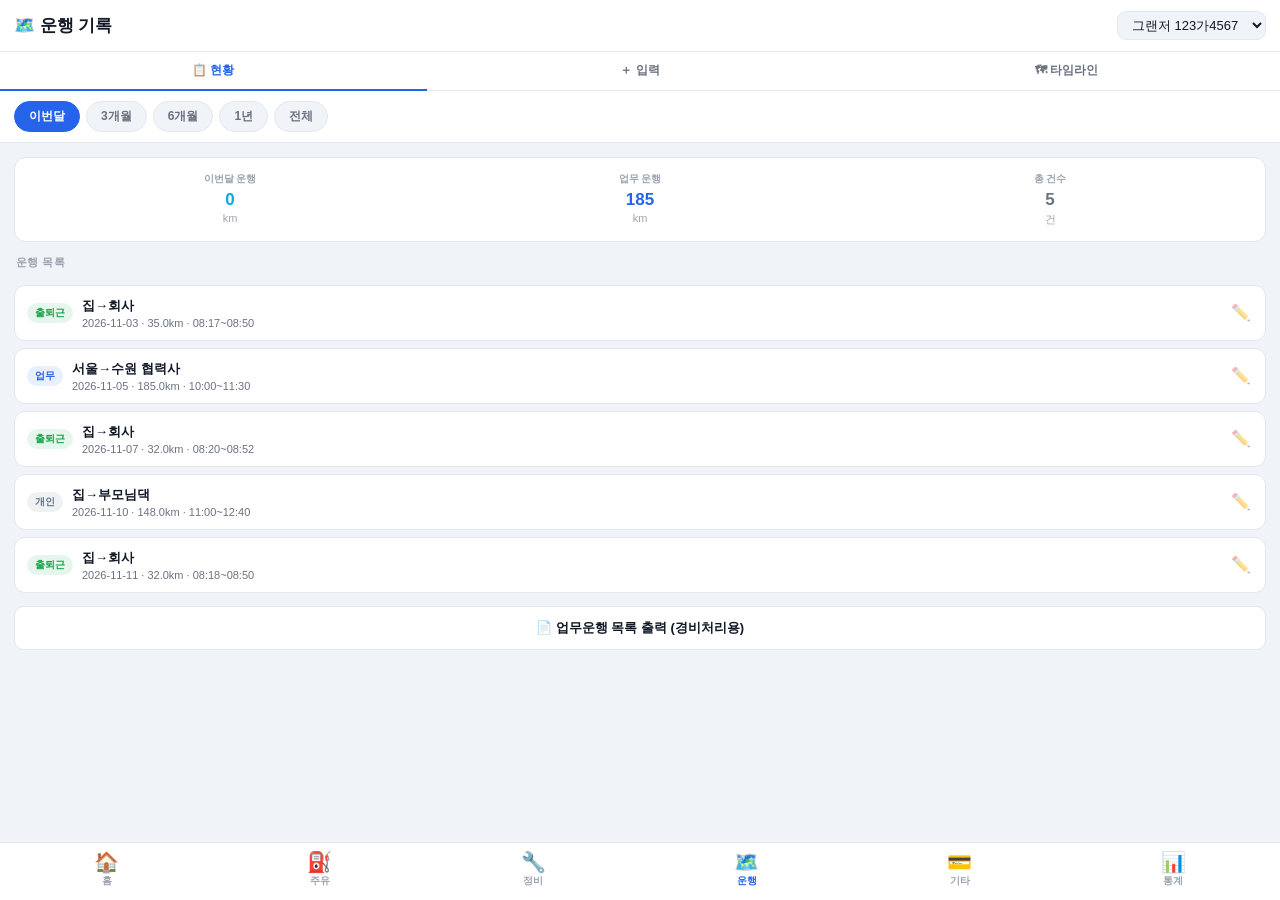
==== commit 88778b15: "현황 삭제버튼 → 수정버튼(✏️)으로 교체 — 수정 모달에 삭제 포함" ====
--- a/drive.html
+++ b/drive.html
@@ -153,6 +153,42 @@
   </div>
 
   <nav class="tabbar" id="tabbar"></nav>
+</div>
+
+<!-- 운행 수정 모달 -->
+<div class="moverlay" id="modal-edit-drive" onclick="if(event.target===this)closeEditDrive()">
+  <div class="msheet">
+    <div class="m-handle"></div>
+    <div style="display:flex;justify-content:space-between;align-items:center;margin-bottom:16px;">
+      <div class="m-title" style="margin-bottom:0">🗺️ 운행 수정</div>
+      <button onclick="deleteEditDrive()" style="background:#fef2f2;color:var(--red);border:1.5px solid #fecaca;border-radius:8px;padding:6px 14px;font-size:12px;font-weight:700;cursor:pointer;">삭제</button>
+    </div>
+    <div class="m-body">
+      <input type="hidden" id="ed_id">
+      <div class="m-row">
+        <div class="m-group"><label class="m-label">날짜</label><input type="date" class="m-input" id="ed_date"></div>
+        <div class="m-group"><label class="m-label">용도</label>
+          <select class="m-select" id="ed_purpose">
+            <option value="commute">출퇴근</option><option value="business">업무</option>
+            <option value="personal">개인</option><option value="travel">여행</option><option value="other">기타</option>
+          </select>
+        </div>
+      </div>
+      <div class="m-row">
+        <div class="m-group"><label class="m-label">출발 km</label><input type="number" class="m-input" id="ed_start_km"></div>
+        <div class="m-group"><label class="m-label">도착 km</label><input type="number" class="m-input" id="ed_end_km"></div>
+      </div>
+      <div class="m-row">
+        <div class="m-group"><label class="m-label">출발 시간</label><input type="time" class="m-input" id="ed_start_time"></div>
+        <div class="m-group"><label class="m-label">도착 시간</label><input type="time" class="m-input" id="ed_end_time"></div>
+      </div>
+      <div class="m-row">
+        <div class="m-group"><label class="m-label">출발지</label><input type="text" class="m-input" id="ed_from"></div>
+        <div class="m-group"><label class="m-label">목적지</label><input type="text" class="m-input" id="ed_to"></div>
+      </div>
+      <button class="m-btn-primary" onclick="saveDriveEdit()">저장</button>
+    </div>
+  </div>
 </div>
 
 <script src="data.js?v=1"></script>
@@ -276,7 +312,7 @@
         <div class="rec-title">${r.from&&r.to ? r.from+'→'+r.to : '운행'}</div>
         <div class="rec-sub">${r.date} · ${(r.dist||0).toFixed(1)}km${r.startTime?' · '+r.startTime:''}${r.endTime?'~'+r.endTime:''}</div>
       </div>
-      <span class="rec-del" onclick="confirmDel('이 운행 기록을 삭제할까요?', ()=>{delRec('${r.id}');renderList();toast('삭제됐습니다');})">🗑</span>
+      <span class="rec-del" style="color:var(--blue)" onclick="openEditDrive('${r.id}')">✏️</span>
     </div>`).join('');
 }
 
@@ -433,6 +469,47 @@
   switchTab('list', document.querySelectorAll('.segtab')[1]);
 }
 
+function openEditDrive(id) {
+  const r = getRecs('drive').find(x => x.id === id); if (!r) return;
+  document.getElementById('ed_id').value         = id;
+  document.getElementById('ed_date').value        = r.date;
+  document.getElementById('ed_purpose').value     = r.purpose    || 'personal';
+  document.getElementById('ed_start_km').value    = r.startKm    || '';
+  document.getElementById('ed_end_km').value      = r.endKm      || '';
+  document.getElementById('ed_start_time').value  = r.startTime  || '';
+  document.getElementById('ed_end_time').value    = r.endTime    || '';
+  document.getElementById('ed_from').value        = r.from       || '';
+  document.getElementById('ed_to').value          = r.to         || '';
+  document.getElementById('modal-edit-drive').classList.add('show');
+}
+function closeEditDrive() { document.getElementById('modal-edit-drive').classList.remove('show'); }
+function saveDriveEdit() {
+  const id = document.getElementById('ed_id').value;
+  const v  = getV(); if (!v) return;
+  const k  = 'recs_' + v.id;
+  const recs = DB.get(k, []);
+  const idx  = recs.findIndex(x => x.id === id); if (idx < 0) return;
+  const sKm = +document.getElementById('ed_start_km').value || 0;
+  const eKm = +document.getElementById('ed_end_km').value   || 0;
+  recs[idx] = { ...recs[idx],
+    date:      document.getElementById('ed_date').value,
+    purpose:   document.getElementById('ed_purpose').value,
+    startKm:   sKm, endKm: eKm, dist: eKm > sKm ? eKm - sKm : recs[idx].dist,
+    startTime: document.getElementById('ed_start_time').value,
+    endTime:   document.getElementById('ed_end_time').value,
+    from:      document.getElementById('ed_from').value.trim(),
+    to:        document.getElementById('ed_to').value.trim()
+  };
+  DB.set(k, recs);
+  closeEditDrive(); renderList(); toast('수정됐습니다 ✓');
+}
+function deleteEditDrive() {
+  confirmDel('이 운행 기록을 삭제할까요?', () => {
+    delRec(document.getElementById('ed_id').value);
+    closeEditDrive(); renderList(); toast('삭제됐습니다');
+  });
+}
+
 function render() {
   renderVehicleSelect('vsel');
   const activeTab = document.querySelector('.segtab.on');
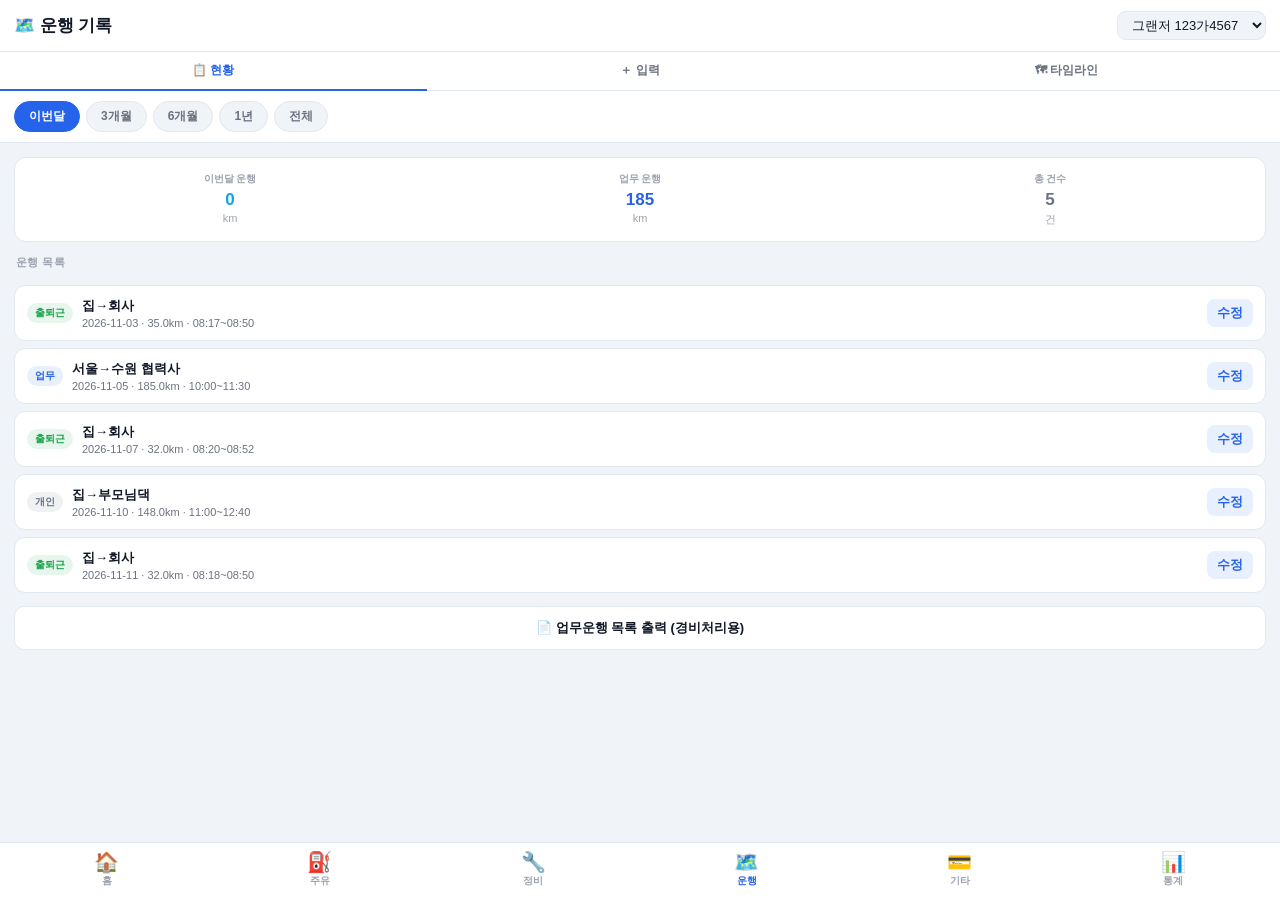
==== commit 32c505c8: "수정버튼 — rec-edit 클래스로 교체하여 명확하게 표시" ====
--- a/drive.html
+++ b/drive.html
@@ -312,7 +312,7 @@
         <div class="rec-title">${r.from&&r.to ? r.from+'→'+r.to : '운행'}</div>
         <div class="rec-sub">${r.date} · ${(r.dist||0).toFixed(1)}km${r.startTime?' · '+r.startTime:''}${r.endTime?'~'+r.endTime:''}</div>
       </div>
-      <span class="rec-del" style="color:var(--blue)" onclick="openEditDrive('${r.id}')">✏️</span>
+      <button class="rec-edit" onclick="openEditDrive('${r.id}')">수정</button>
     </div>`).join('');
 }
 
--- a/shared.css
+++ b/shared.css
@@ -167,6 +167,8 @@
 .rec-amt   { font-size:13px; font-weight:700; color:var(--t1); white-space:nowrap; flex-shrink:0; }
 .rec-del   { font-size:16px; color:var(--red); opacity:.45; padding:0 2px; cursor:pointer; flex-shrink:0; touch-action:manipulation; }
 .rec-del:active { opacity:1; }
+.rec-edit  { font-size:13px; font-weight:700; padding:5px 10px; border-radius:8px; background:var(--blue-lt); color:var(--blue); cursor:pointer; flex-shrink:0; touch-action:manipulation; border:1.5px solid var(--blue-m); }
+.rec-edit:active { background:var(--blue-m); }
 
 /* 하이패스 잔액 카드 */
 .hipass-card { background:linear-gradient(135deg,#1e40af,#0369a1); color:#fff; border-radius:14px; padding:16px; display:flex; justify-content:space-between; align-items:center; }
